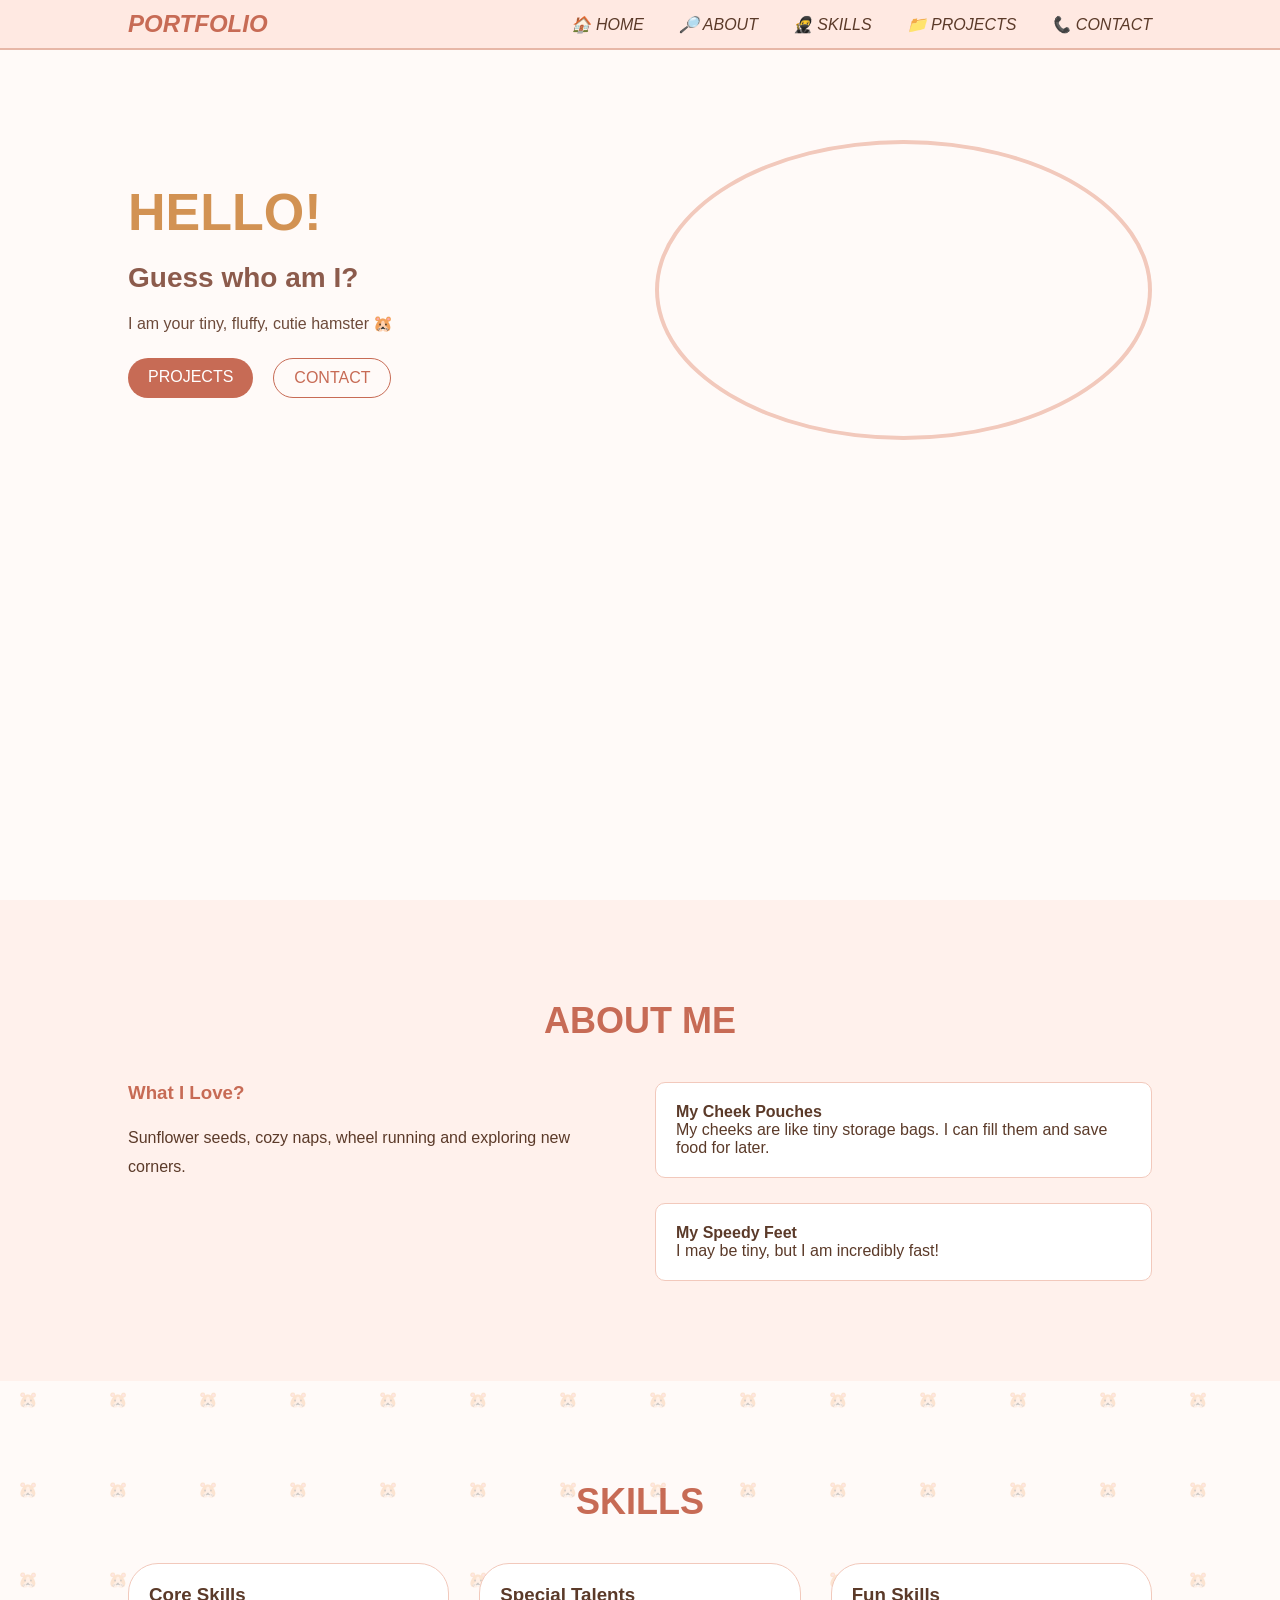
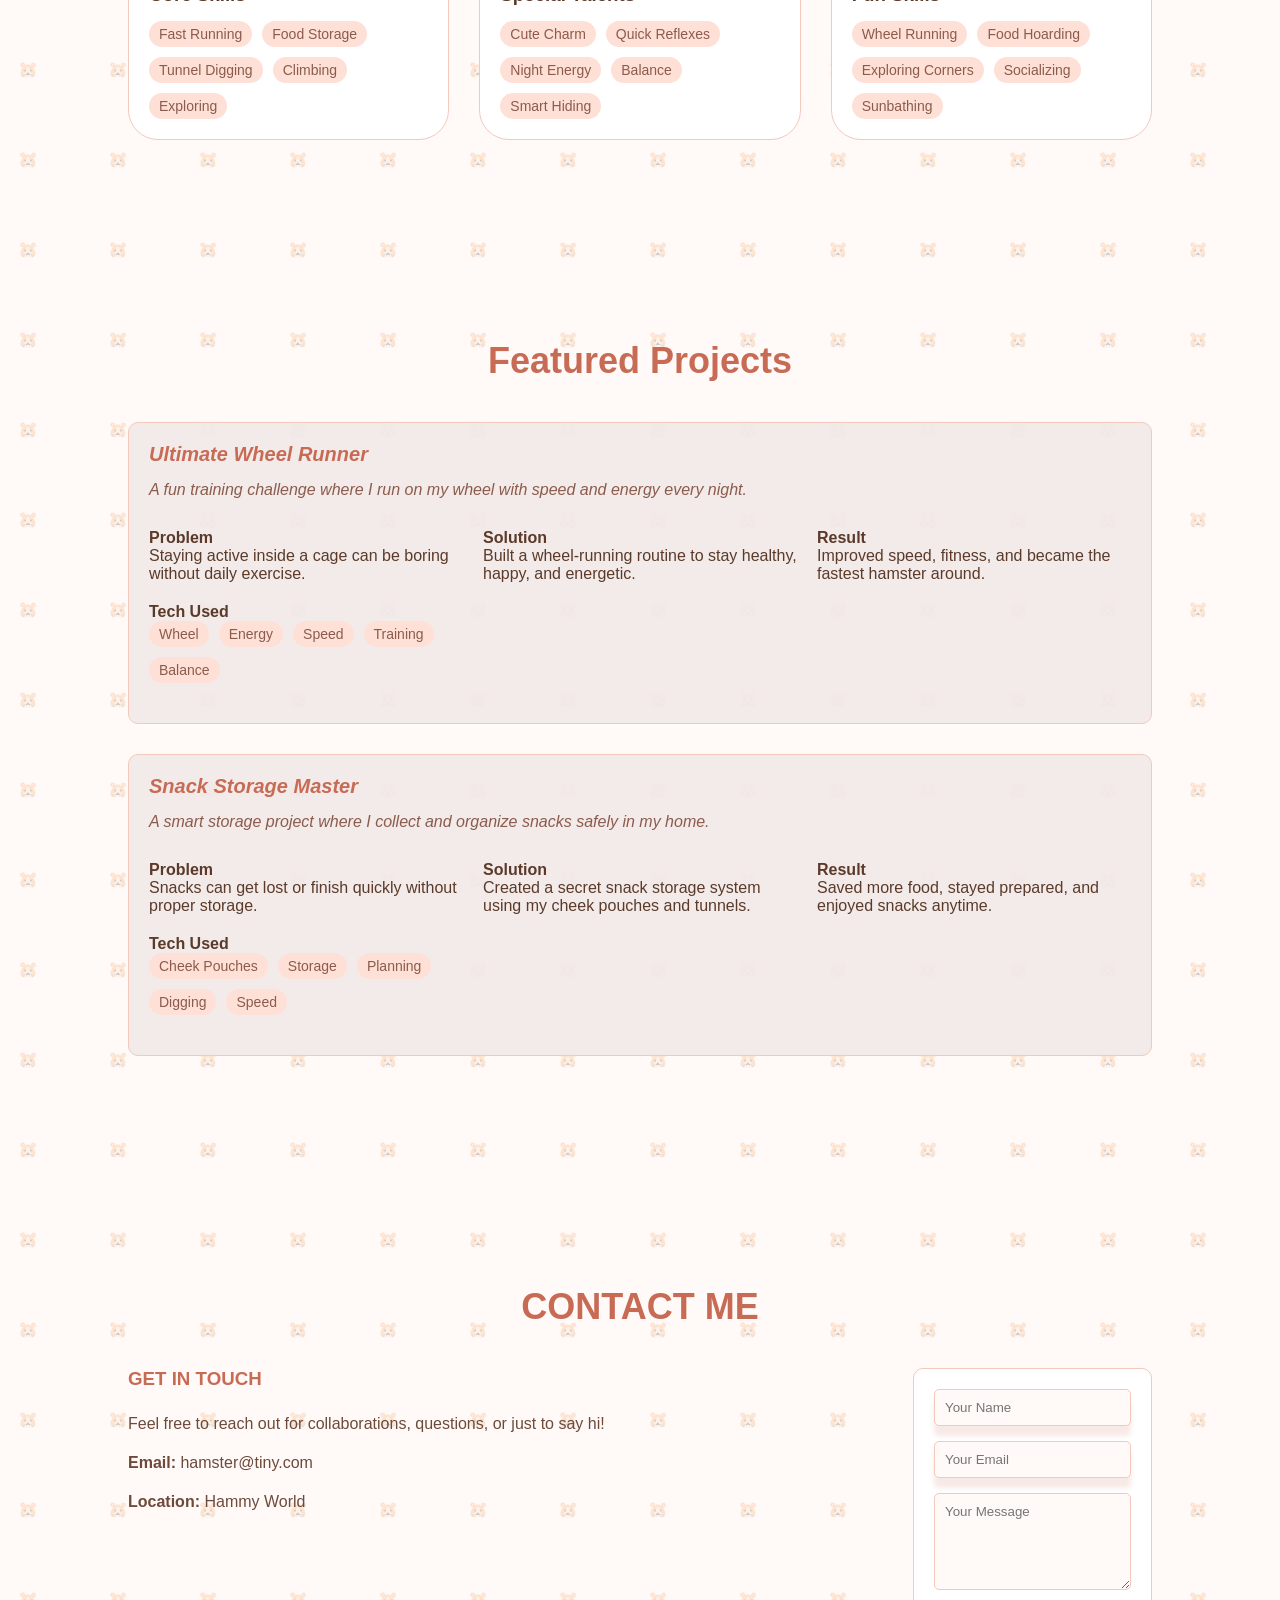
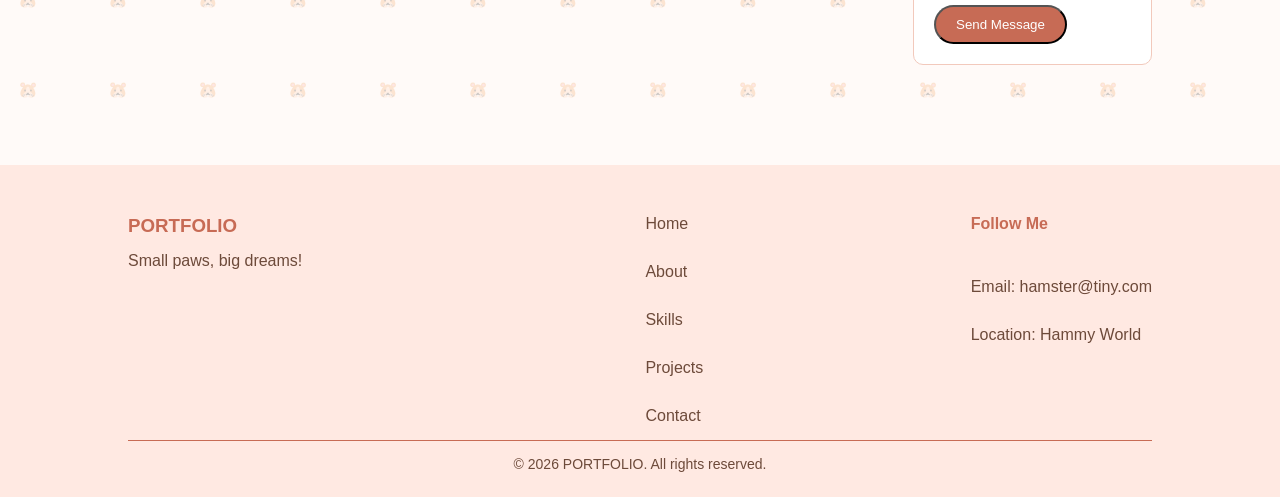
==== index.html @ 35c37319 "Rename portfolio.html to index.html" ====
<!DOCTYPE html>
<html lang="en">
<head>
<meta charset="UTF-8">
<meta name="viewport" content="width=device-width, initial-scale=1.0">
<title>PORTFOLIO</title>
<link rel="stylesheet" href="styles.css">
</head>

<body>

<!-- NAV BAR -->
<nav class="navbar">
    <div class="logo">PORTFOLIO</div>

    <ul class="nav-links">
        <li><a href="#home">🏠 HOME</a></li>
        <li><a href="#about">🔎 ABOUT</a></li>
        <li><a href="#skills">🥷 SKILLS</a></li>
        <li><a href="#projects">📁 PROJECTS</a></li>
        <li><a href="#contact">📞 CONTACT</a></li>
    </ul>
</nav>

<!-- HERO SECTION -->
<section id="home" class="tiny">

    <div class="tiny-container">

        <div class="tiny-text">
            <h1>HELLO!</h1>
            <h2>Guess who am I?</h2>
            <p>I am your tiny, fluffy, cutie hamster 🐹</p>

            <div class="tiny-button">
                <a href="#projects" class="btn-primary">PROJECTS</a>
                <a href="#contact" class="btn-secondary">CONTACT</a>
            </div>
        </div>

        <div class="tiny-image">
            <div class="tiny-glow"></div>

            <img src="https://encrypted-tbn0.gstatic.com/images?q=tbn:ANd9GcQyfjUlhhHczvRbAQpO-gvhSGmGq5ah6fUWali-JI_pPkZaKax0SX8x5mQK6BBqFLxJBlS_x8JOemHlBnvR4bgEqk_recWxjKBtiJKlJK8&s=1000" alt="hamster">
        </div>

    </div>

</section>

<!-- ABOUT -->
<section id="about" class="about-section">

    <h2 class="section-title">ABOUT ME</h2>

    <div class="about-container">

        <div class="about-text">
            <h3>What I Love?</h3>
            <p>Sunflower seeds, cozy naps, wheel running and exploring new corners.</p>
        </div>

        <div class="about-highlight">

            <div class="highlight-card">
                <h4>My Cheek Pouches</h4>
                <p>My cheeks are like tiny storage bags. I can fill them and save food for later.</p>
            </div>

            <div class="highlight-card">
                <h4>My Speedy Feet</h4>
                <p>I may be tiny, but I am incredibly fast!</p>
            </div>

        </div>

    </div>

</section>

<!-- SKILLS -->
<section id="skills" class="skills-section">

    <h2 class="section-title">SKILLS</h2>

    <div class="skills-container">

        <div class="skill-category">
            <h3>Core Skills</h3>

            <div class="skills-tags">
                <span>Fast Running</span>
                <span>Food Storage</span>
                <span>Tunnel Digging</span>
                <span>Climbing</span>
                <span>Exploring</span>
            </div>
        </div>

        <div class="skill-category">
            <h3>Special Talents</h3>

            <div class="skills-tags">
                <span>Cute Charm</span>
                <span>Quick Reflexes</span>
                <span>Night Energy</span>
                <span>Balance</span>
                <span>Smart Hiding</span>
            </div>
        </div>

        <div class="skill-category">
            <h3>Fun Skills</h3>

            <div class="skills-tags">
                <span>Wheel Running</span>
                <span>Food Hoarding</span>
                <span>Exploring Corners</span>
                <span>Socializing</span>
                <span>Sunbathing</span>
            </div>
        </div>

    </div>

</section>

<!-- PROJECTS -->
<section id="projects" class="projects-section">

    <h2 class="section-title">Featured Projects</h2>
    <div class="project-block">

        <h3 class="project-title">Ultimate Wheel Runner</h3>

        <p class="project-hook">
            A fun training challenge where I run on my wheel with speed and energy every night.
        </p>

        <div class="project-details">

            <div class="project-point">
                <h4>Problem</h4>
                <p>Staying active inside a cage can be boring without daily exercise.</p>
            </div>

            <div class="project-point">
                <h4>Solution</h4>
                <p>Built a wheel-running routine to stay healthy, happy, and energetic.</p>
            </div>

            <div class="project-point">
                <h4>Result</h4>
                <p>Improved speed, fitness, and became the fastest hamster around.</p>
            </div>

            <div class="project-point">
                <h4>Tech Used</h4>

                <div class="skills-tags">
                    <span>Wheel</span>
                    <span>Energy</span>
                    <span>Speed</span>
                    <span>Training</span>
                    <span>Balance</span>
                </div>
            </div>

        </div>

    </div>


    <div class="project-block">

        <h3 class="project-title">Snack Storage Master</h3>

        <p class="project-hook">
            A smart storage project where I collect and organize snacks safely in my home.
        </p>

        <div class="project-details">

            <div class="project-point">
                <h4>Problem</h4>
                <p>Snacks can get lost or finish quickly without proper storage.</p>
            </div>

            <div class="project-point">
                <h4>Solution</h4>
                <p>Created a secret snack storage system using my cheek pouches and tunnels.</p>
            </div>

            <div class="project-point">
                <h4>Result</h4>
                <p>Saved more food, stayed prepared, and enjoyed snacks anytime.</p>
            </div>

            <div class="project-point">
                <h4>Tech Used</h4>

                <div class="skills-tags">
                    <span>Cheek Pouches</span>
                    <span>Storage</span>
                    <span>Planning</span>
                    <span>Digging</span>
                    <span>Speed</span>
                </div>
            </div>

        </div>

    </div>

</section>

<!-- CONTACT -->
<section id="contact" class="contact">

    <h2 class="section-title">CONTACT ME</h2>

    <div class="contact-container">

        <div class="contact-info">
            <h3>GET IN TOUCH</h3>
            <p>Feel free to reach out for collaborations, questions, or just to say hi!</p>

            <div class="contact-details">
                <p><strong>Email:</strong> hamster@tiny.com</p>
                <p><strong>Location:</strong> Hammy World</p>
            </div>
        </div>

        <div class="contact-form">
            <form id="contact-form">

                <input type="text" placeholder="Your Name" required>

                <input type="email" placeholder="Your Email" required>

                <textarea rows="5" placeholder="Your Message" required></textarea>

                <button type="submit" class="btn-primary">Send Message</button>

            </form>
        </div>

    </div>

</section>

<!-- FOOTER -->
<footer class="footer">

    <div class="footer-container">

        <div class="footer-brand">
            <h3>PORTFOLIO</h3>
            <p>Small paws, big dreams!</p>
        </div>

        <div class="footer-links">
            <a href="#home">Home</a>
            <a href="#about">About</a>
            <a href="#skills">Skills</a>
            <a href="#projects">Projects</a>
            <a href="#contact">Contact</a>
        </div>

        <div class="footer-contact">
            <h4>Follow Me</h4>
            <p>Email: hamster@tiny.com</p>
            <p>Location: Hammy World</p>
        </div>

    </div>

    <div class="footer-bottom">
        © 2026 PORTFOLIO. All rights reserved.
    </div>

</footer>

</body>
</html>
---- styles.css ----
*{
margin: 0;
padding: 0;
box-sizing: border-box;
}
html{
scroll-behavior: smooth;
}
body{
    font-family:'Inter', sans-serif;
    background-color: #fffaf8;
    color: #5b3a29;
    background-image: radial-gradient(#f3d7d0 1px,transparent 1px);
    background-size: 20px 20px;
}

body{
    font-family:'Inter',sans-serif;
    background-color:#fffaf8;
    color:#5b3a29;

    background-image:url("data:image/svg+xml;utf8,<svg xmlns='http://www.w3.org/2000/svg' width='90' height='90'><text x='18' y='55' font-size='16' opacity='0.25'>🐹</text></svg>");

    background-size:90px 90px;
}



.navbar{
position: fixed;
display: flex;
justify-content: space-between;
align-items: center;
font-style: oblique;
top: 0;
padding: 10px 10%;
width:100%;
background-color: #ffe9e2;
backdrop-filter: blur(10px);
z-index: 1000;
border-bottom: 2px solid #e7b7a7;
}

.nav-links{
    display: flex;
    gap: 35px;
    list-style: none;
}
.nav-links a{
    position: relative;
    text-decoration: none;
    transition: 0.3s;
    color: #5b3a29;
}

.nav-links a:hover{
    color: #c76b55;
}
.logo{
font-weight: bold;
font-size: 24px;
color: #c76b55;

}
.tiny{
    min-height: 100vh;
    padding-top: 140px;
    background-color: #fffaf8;
}
.tiny-container{
    display: flex;
    justify-content: center;
    align-items: center;
    gap: 30px;
}
.tiny-text{flex:1}

.tiny-image{
    flex:1;
    display: flex;
    justify-content: center;
    position: relative;
}
.tiny-text h1{
    font-size: 52px;
    margin-bottom: 20px;
    color: rgba(205, 134, 63, 0.897);

}
.tiny-text span{color: #c76b55;}

.tiny-text h2{
    font-size: 28px;
    margin-bottom: 20px;
    color: #8c5b4c;
}

.tiny-text p{
    margin-bottom: 25px;
    color: #6d4a3a;
}
.tiny-button{
    display: flex;
    gap: 20px;
    flex-wrap: wrap;
}
.btn-primary{
    padding: 10px 20px;
    background-color: #c76b55;
    color: white;
    border-radius: 20px;
    text-decoration: none;
    font-weight: 500;
}
.btn-primary:hover{
    background-color: #b95d47;
    transform: translateY((-2px));
    box-shadow: 0 10px 5px rgba(199,107,85,0.3);
}
.btn-secondary{
    padding: 10px 20px;
    border: 1px solid #c76b55;
    color: #c76b55;
    border-radius: 20px;
    text-decoration: none;
    font-weight: 500;
}
.btn-secondary:hover{
    background-color: #c76b55;
    color: white;
    transform:transform translateY((-2px));
}
.tiny-image img{
    width: 100%;
    height: 300px;
    border-radius: 50%;
    object-fit: cover;
    border:4px solid #f2c9bc;
}

section{
    padding: 100px 10%;
}
.section-title{
    font-size: 36px;
    margin-bottom: 40px;
    color: #c76b55;
    text-align: center;
}
.about-section{
    background-color: #fff1ec;
}
.about-container{
    display: flex;
    gap: 30px;
    flex-wrap: wrap;
}
.about-text{flex:1;min-width:300px;}
.about-text h3{
    color: #c76b55;
    margin-bottom: 20px;
}
.about-text p{
    color: #5b3a29;
    line-height: 1.8;
    margin-bottom: 20px;
}
.about-highlight{
    flex:1;
    display: flex;
    flex-direction: column;
    gap: 25px;
    min-width: 250px;
}
.highlight-card{
    background-color: white;
    padding: 20px;
    border-radius: 10px;
    border: 1px solid #f2c9bc;
    transition: 0.3s;
}

.highlight-card:hover{
    background-color: lightpink;
    transform: translateY(-5px);
    box-shadow: 0 10px 5px rgba(199,107,85,0.15);
}

/*SKILLS*/
.skills-container{
    display: flex;
    gap: 30px;
    flex-wrap: wrap;
    justify-content: space-between;
}
.skill-category{
    background-color: white;
    border-radius: 30px;
    border: 1px solid #f2c9bc;
    padding: 20px;
    min-width: 250px;
    flex:1;
    transition: 0.3s;
}
.skill-category:hover{
    background-color: lightpink;
    transform: translateY(-5px);
    box-shadow: 0 10px 5px rgba(199,107,85,0.15);
}
.skill-category h3{
    margin-bottom: 15px;
}
.skills-tags{
    display: flex;
    flex-wrap: wrap;
    gap: 10px;
}
.skills-tags span{
    background-color: #ffe0d6;
    color: #8c5b4c;
    padding: 5px 10px;
    border-radius: 20px;
    font-size: 14px;
}

/*Projects*/
.project-block{
    background-color: #f1eaeaeb;
    border-radius: 10px;
    padding: 20px;
    border: 1px solid #f2c9bc;
    transition: 0.3s ease;
    margin-bottom: 30px;
}
.project-block:hover{
    background-color: lightpink;
    transform: translateY(-5px);
    box-shadow: 0 10px 5px rgba(199,107,85,0.15);
}
.project-title{
    margin-bottom: 15px;
    font-size: 20px;
    font-style: italic;
    color: #c76b55;

}
.project-hook{
    color: #8c5b4c;
    margin-bottom: 30px;
    font-style: italic;
}

.project-details{
    display: grid;
    gap: 20px;
    margin-bottom: 20px;
    grid-template-columns: repeat(3,1fr);
}

/*Contact*/
.contact-section{
    padding: 120px 10%;
}
.contact-container{
    display: flex;
    gap: 30px;
    flex-wrap: wrap;
    justify-content: space-between;
}
.contact-info{
    flex:1;
    min-width: 250px;
}
.contact-info h3{
    margin-bottom: 20px;
    color: #c76b55;
}
.contact-info p{
    color: #6d4a3a;
    margin-bottom: 10px;
    line-height: 1.8;
}
.contact-details{
    margin-bottom: 20px;
    color: #6d4a3a;
}
.contact-form{
   background-color: white;
    padding: 20px;
    border-radius: 10px;
    border: 1px solid #f2c9bc;
}
.contact-form form{
    display: flex;
    flex-direction: column;
    gap: 15px;
}
.contact-form input, .contact-form textarea:focus{
    outline: none;
    border-color: #f2c9bc;
    box-shadow: 0 10px 5px rgba(199,107,85,0.15);
}
.contact-form input,.contact-form input,.contact-form textarea{
    padding: 10px;
    border-radius: 5px;
    border: 1px solid #f2c9bc;
    background-color: #fffaf8;
    color: #5b3a29;
    font-family: inherit;
}
.contact-form button{
    align-self: flex-start;
}

/*Footer*/
.footer{
    background-color: #ffe9e2;
    padding: 50px 10% 25px 10%;
}
.footer-container{
    display: flex;
    justify-content: space-between;
    margin-bottom: 15px;
    flex-wrap: wrap;
    gap: 20px;
}
.footer-brand h3{
    color: #c76b55;
    margin-bottom: 15px;
}
.footer-brand p{
    color: #6d4a3a;
    min-width: 250px;
}
.footer-links,.footer-contact{
    display: flex;
    gap: 30px;
    flex-direction: column;
}

.footer-links h4,.footer-contact h4{
    color: #c76b55;
    margin-bottom: 15px;
}

.footer-links a{
    color: #6d4a3a;
    text-decoration: none;
    transition: 0.3s;
}
.footer-links a:hover{
    color: #c76b55;
}
.footer-contact p{
    color: #6d4a3a;
}
.footer-bottom{
    text-align: center;
    color: #6d4a3a;
    font-size: 14px;
    padding-top: 15px;
    border-top: 1px solid #c76b55;
}
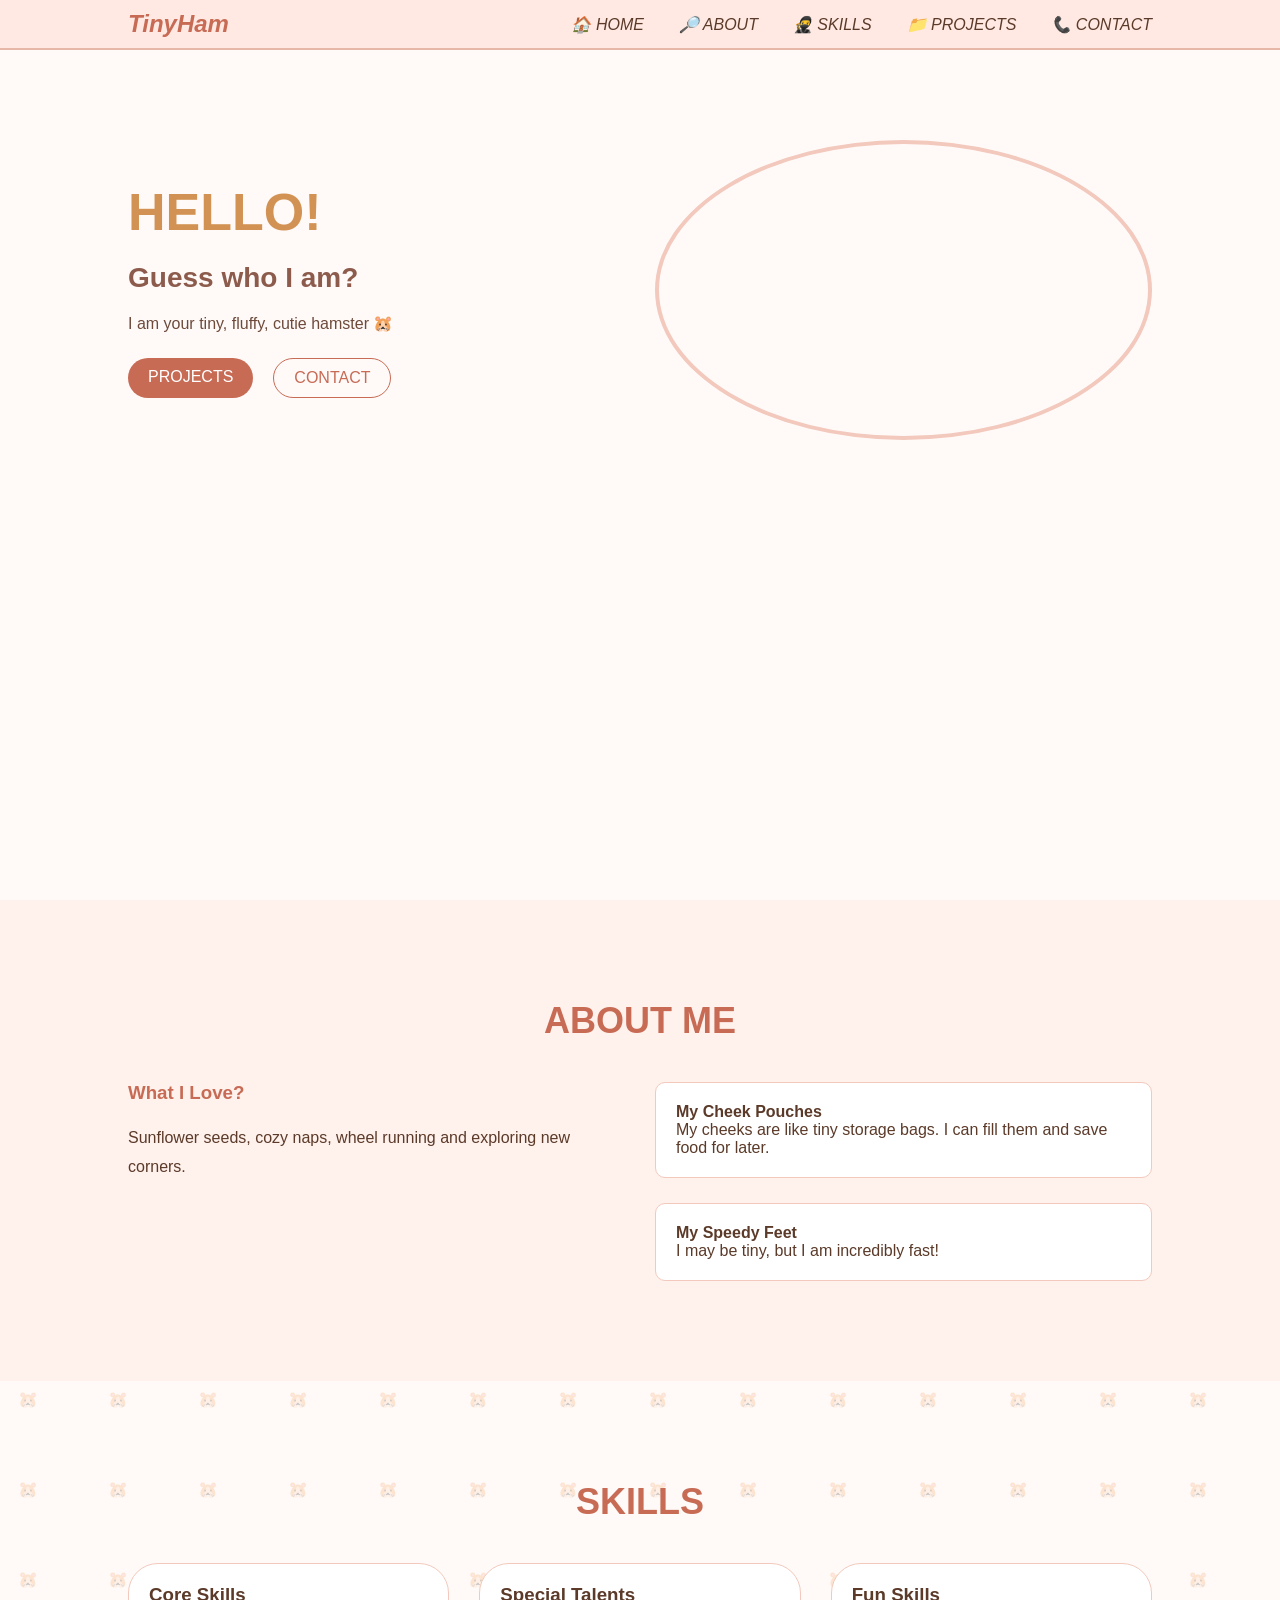
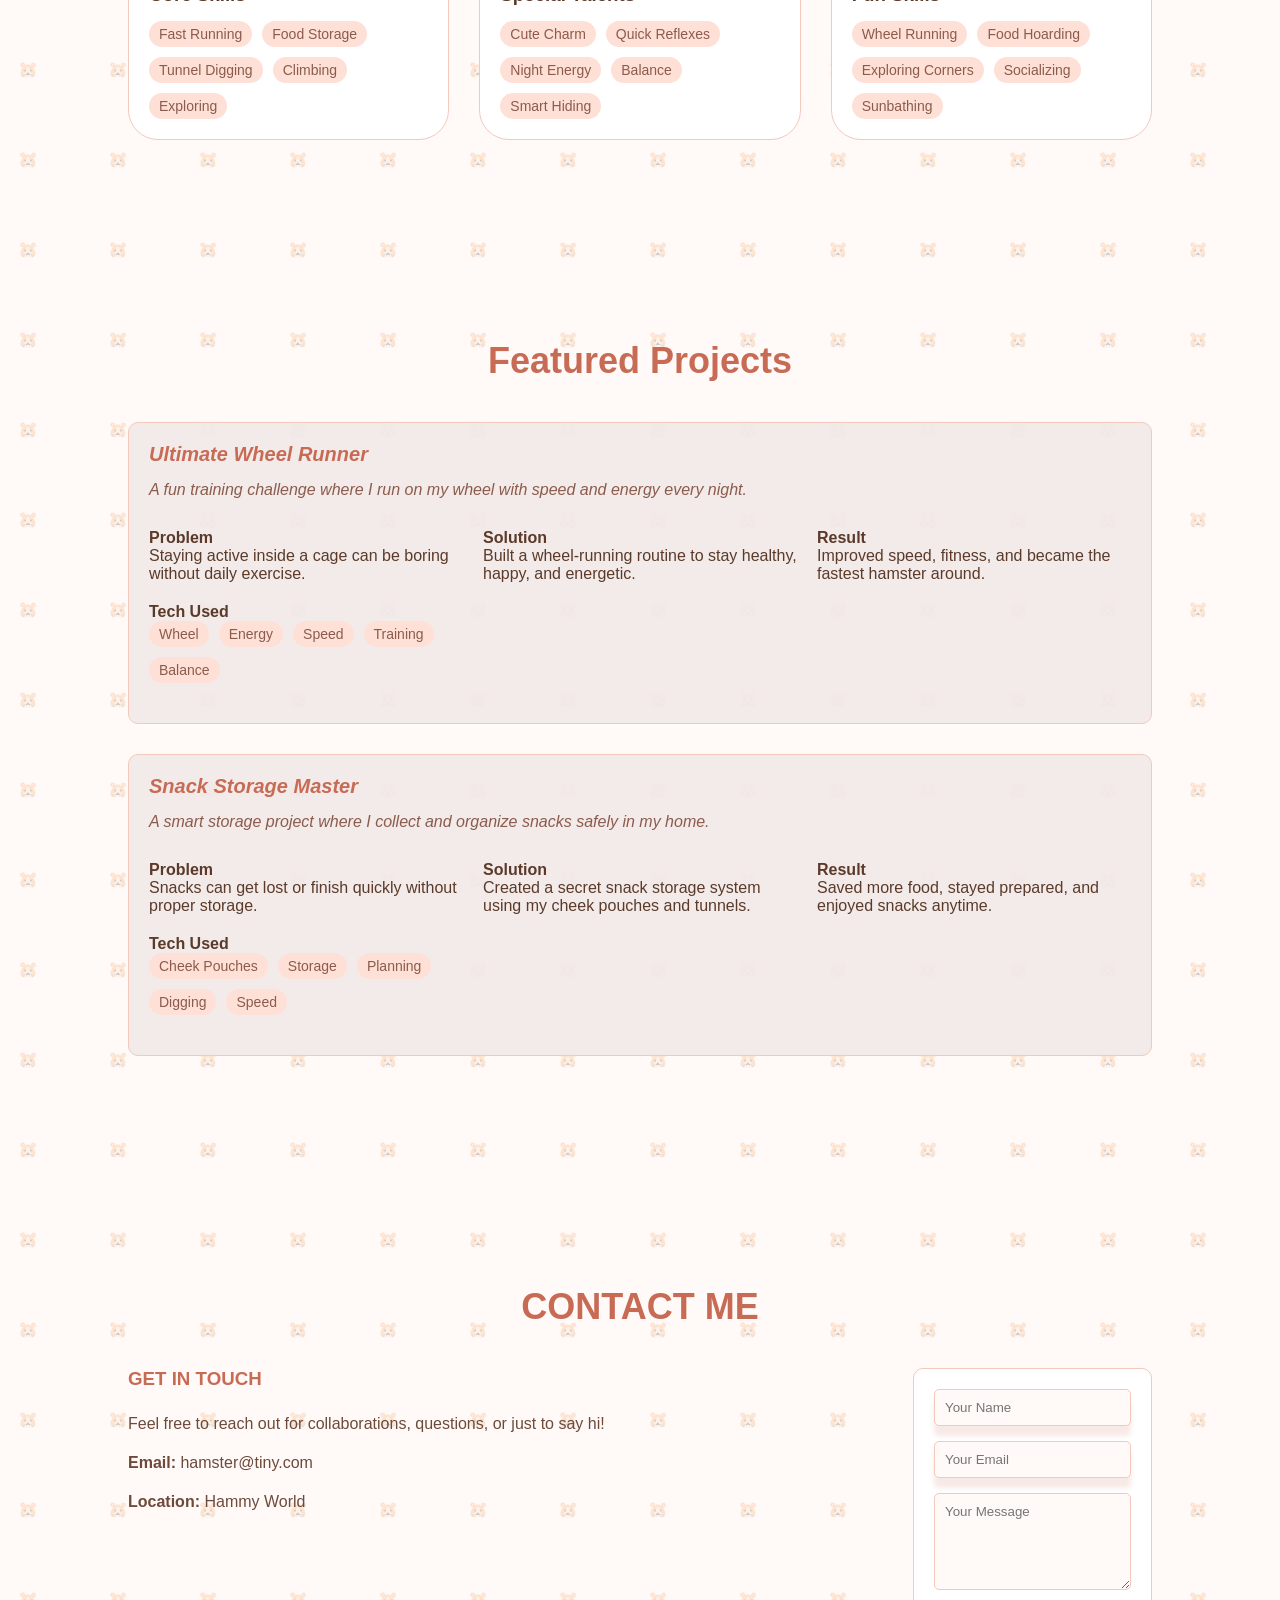
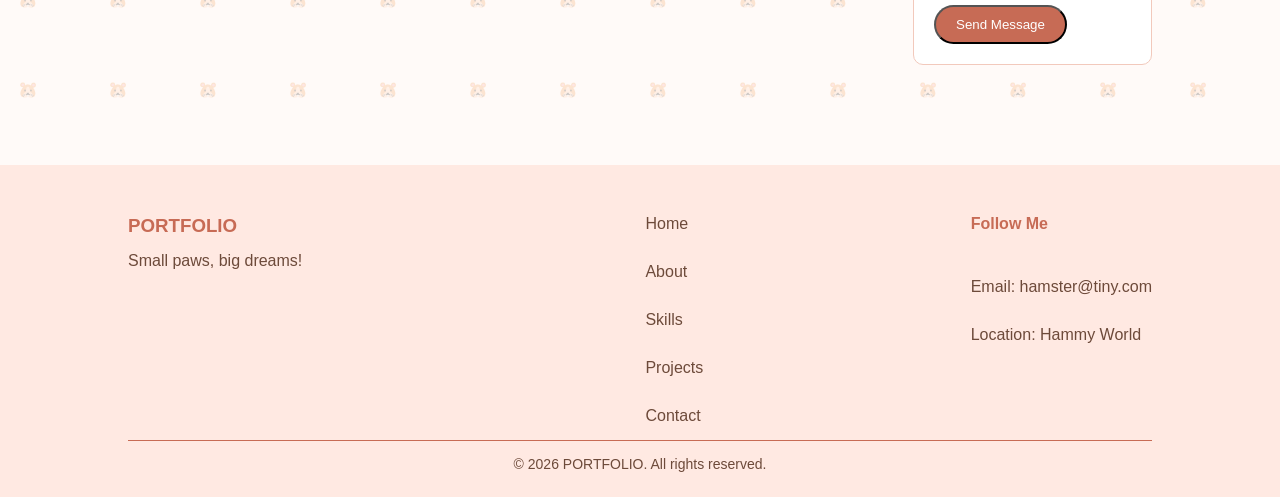
==== commit 388b8178: "Update portfolio HTML structure and content" ====
--- a/index.html
+++ b/index.html
@@ -11,7 +11,7 @@
 
 <!-- NAV BAR -->
 <nav class="navbar">
-    <div class="logo">PORTFOLIO</div>
+    <div class="logo">TinyHam</div>
 
     <ul class="nav-links">
         <li><a href="#home">🏠 HOME</a></li>
@@ -29,7 +29,7 @@
 
         <div class="tiny-text">
             <h1>HELLO!</h1>
-            <h2>Guess who am I?</h2>
+            <h2>Guess who I am?</h2>
             <p>I am your tiny, fluffy, cutie hamster 🐹</p>
 
             <div class="tiny-button">
